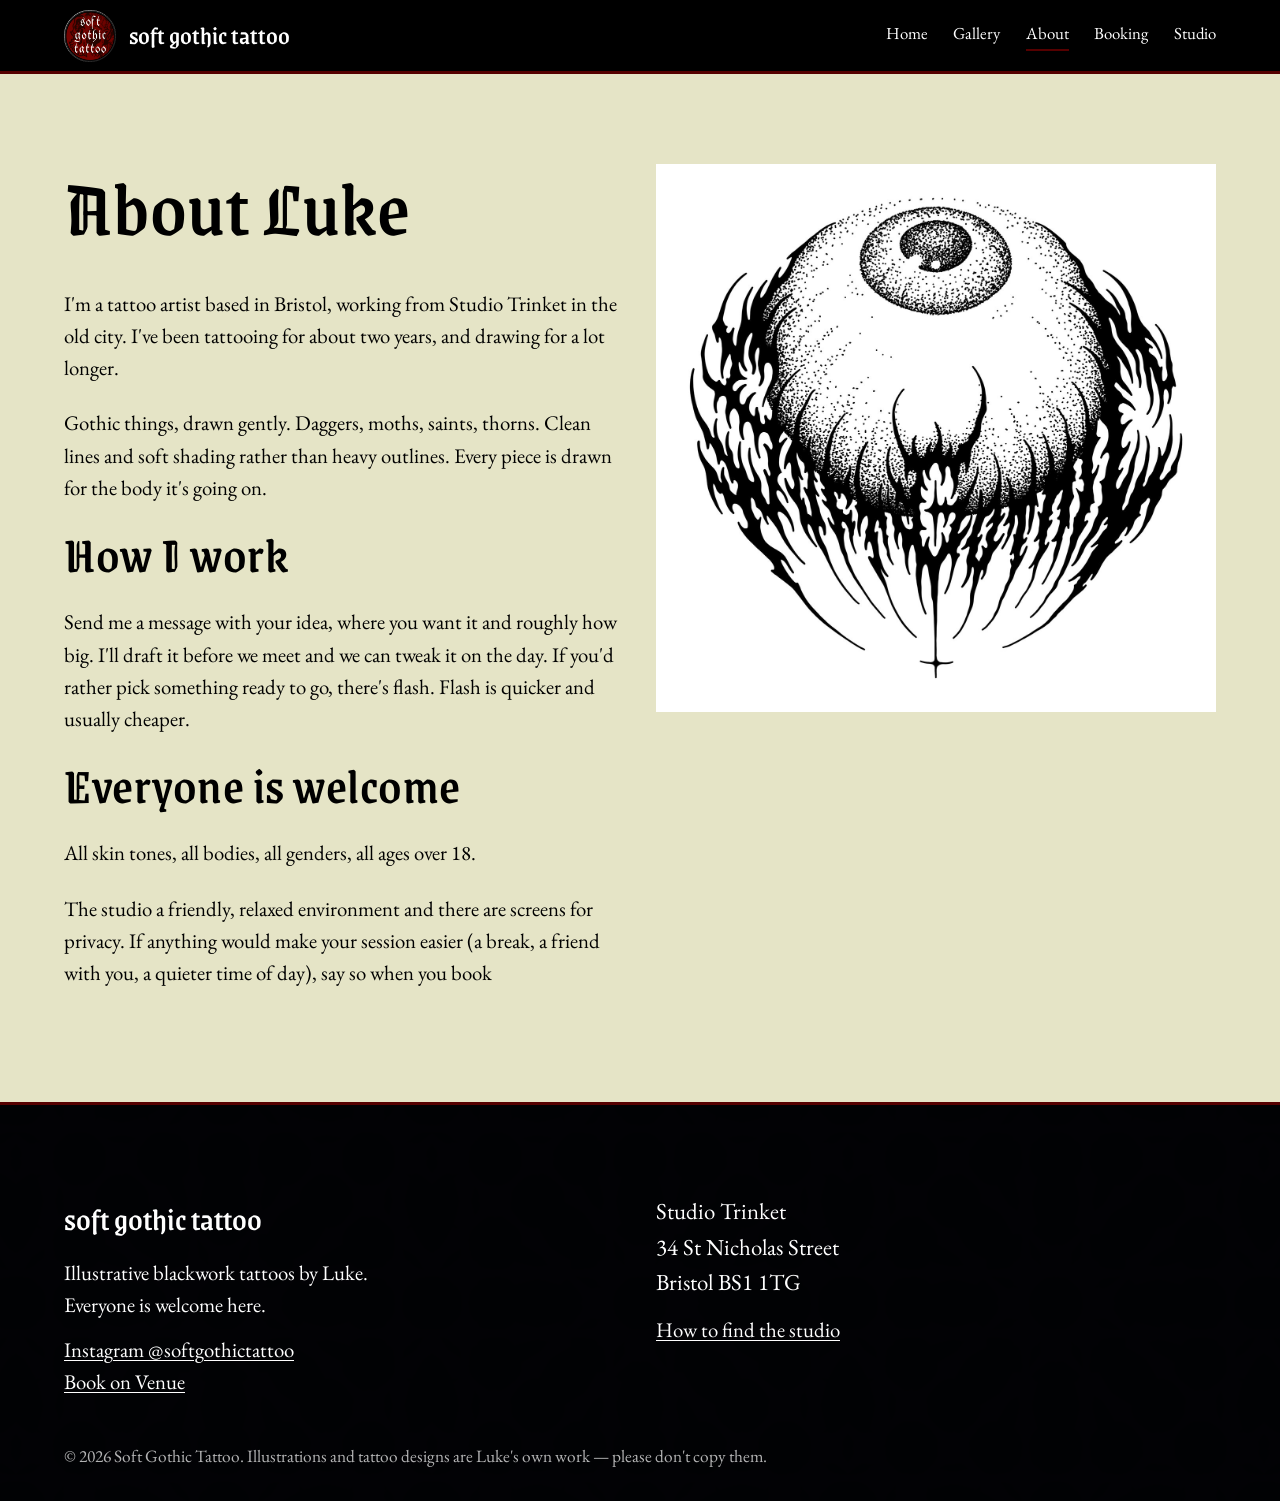
==== about/index.html @ 3d7e6b2a "Rename the portfolio to Gallery and move it to /gallery/ The page is now titled Gallery in the tab, " ====
<!DOCTYPE html>
<html lang="en-GB">
<head>
<meta charset="utf-8">
<meta name="viewport" content="width=device-width, initial-scale=1">
<title>About Luke | Soft Gothic Tattoo, Bristol</title>
<meta name="description" content="Luke is an illustrative blackwork tattoo artist in Bristol. Four years tattooing, an inclusive studio, and designs drawn for the body they're on.">
<link rel="canonical" href="https://softgothictattoo.co.uk/about/">
<meta property="og:type" content="website">
<meta property="og:title" content="About Luke | Soft Gothic Tattoo, Bristol">
<meta property="og:description" content="Luke is an illustrative blackwork tattoo artist in Bristol. Four years tattooing, an inclusive studio, and designs drawn for the body they're on.">
<meta property="og:url" content="https://softgothictattoo.co.uk/about/">
<meta property="og:image" content="https://softgothictattoo.co.uk/img/og.jpg">
<meta property="og:locale" content="en_GB">
<meta name="twitter:card" content="summary_large_image">
<link rel="icon" href="../img/favicon-32.png" sizes="32x32">
<link rel="icon" href="../img/icon-512.png" sizes="512x512">
<link rel="apple-touch-icon" href="../img/apple-touch-icon.png">
<meta name="theme-color" content="#560000">
<link rel="preload" href="../fonts/GrenzeGotisch-500.woff2" as="font" type="font/woff2" crossorigin>
<link rel="preload" href="../fonts/EBGaramond-400.woff2" as="font" type="font/woff2" crossorigin>
<link rel="stylesheet" href="../css/style.css">
<script type="application/ld+json">[{"@context": "https://schema.org", "@type": "Person", "name": "Luke", "alternateName": "Soft Gothic Tattoo", "jobTitle": "Tattoo artist", "description": "Illustrative blackwork tattoo artist in Bristol, working from Studio Trinket.", "url": "https://softgothictattoo.co.uk/", "image": "https://softgothictattoo.co.uk/img/og.jpg", "sameAs": ["https://www.instagram.com/softgothictattoo/", "https://venue.ink/@softgothictattoo/"], "knowsAbout": ["Illustrative blackwork tattoos", "Flash tattoos", "Custom tattoo design"], "worksFor": {"@type": "TattooParlor", "name": "Studio Trinket", "sameAs": "https://www.instagram.com/studiotrinket/", "address": {"@type": "PostalAddress", "streetAddress": "34 St Nicholas Street", "addressLocality": "Bristol", "postalCode": "BS1 1TG", "addressCountry": "GB"}}, "workLocation": {"@type": "Place", "name": "Studio Trinket", "address": {"@type": "PostalAddress", "streetAddress": "34 St Nicholas Street", "addressLocality": "Bristol", "postalCode": "BS1 1TG", "addressCountry": "GB"}}}]</script>
</head>
<body>
<header class="site-header">
  <div class="wrap">
    <a class="brand" href="../"><img src="../img/logo.png" alt="" width="52" height="52"><span>soft gothic tattoo</span></a>
    <nav class="site-nav" aria-label="Main"><ul><li><a href="../">Home</a></li><li><a href="../gallery/">Gallery</a></li><li><a href="../about/" aria-current="page">About</a></li><li><a href="../booking/">Booking</a></li><li><a href="../studio/">Studio</a></li></ul></nav>
  </div>
</header>
<main>

<section class="section">
  <div class="wrap cols">
    <div>
      <h1>About Luke</h1>
      <p>I'm a tattoo artist based in Bristol, working from Studio Trinket in the old city. I've been tattooing for about two years, and drawing for a lot longer.</p>
      <p>Gothic things, drawn gently. Daggers, moths, saints, thorns. Clean lines and soft shading rather than heavy outlines. Every piece is drawn for the body it's going on.</p>
      <h2>How I work</h2>
      <p>Send me a message with your idea, where you want it and roughly how big. I'll draft it before we meet and we can tweak it on the day. If you'd rather pick something ready to go, there's flash. Flash is quicker and usually cheaper.</p>
      <h2>Everyone is welcome</h2>
      <p>All skin tones, all bodies, all genders, all ages over 18.</p>
      <p>The studio a friendly, relaxed environment and there are screens for privacy. If anything would make your session easier (a break, a friend with you, a quieter time of day), say so when you book</p>
    </div>
    <div>
      <img src="../img/eye-flash.jpg" alt="Flash design of an eye surrounded by flames, drawn by Luke" width="1400" height="1400" loading="lazy" style="background:#fff;border:4px solid #fff">
    </div>
  </div>
</section>

</main>
<footer class="site-footer">
  <div class="wrap">
    <div class="cols">
      <div>
        <div class="footer-brand">soft gothic tattoo</div>
        <p>Illustrative blackwork tattoos by Luke.<br>Everyone is welcome here.</p>
        <p><a href="https://www.instagram.com/softgothictattoo/" rel="me">Instagram @softgothictattoo</a><br><a href="https://venue.ink/@softgothictattoo/">Book on Venue</a></p>
      </div>
      <div>
        <address class="address">Studio Trinket<br>34 St Nicholas Street<br>Bristol BS1 1TG</address>
        <p><a href="../studio/">How to find the studio</a></p>
      </div>
    </div>
    <small>&copy; 2026 Soft Gothic Tattoo. Illustrations and tattoo designs are Luke's own work — please don't copy them.</small>
  </div>
</footer>
</body>
</html>
---- css/style.css ----
/* Soft Gothic Tattoo — style.css
   Tokens sampled from Luke's business card and Instagram assets. */

@font-face {
  font-family: "Grenze Gotisch";
  src: url("../fonts/GrenzeGotisch-500.woff2") format("woff2");
  font-weight: 500; font-style: normal; font-display: swap;
}
@font-face {
  font-family: "EB Garamond";
  src: url("../fonts/EBGaramond-400.woff2") format("woff2");
  font-weight: 400; font-style: normal; font-display: swap;
}
@font-face {
  font-family: "EB Garamond";
  src: url("../fonts/EBGaramond-400i.woff2") format("woff2");
  font-weight: 400; font-style: italic; font-display: swap;
}
@font-face {
  font-family: "EB Garamond";
  src: url("../fonts/EBGaramond-600.woff2") format("woff2");
  font-weight: 600; font-style: normal; font-display: swap;
}

:root {
  --ink: #000000;
  --parchment: #e5e4c6;
  --parchment-dark: #dad9bd;
  --parchment-deep: #c9c8aa;
  --oxblood: #560000;
  --bone: #ffffff;

  --display: "Grenze Gotisch", "UnifrakturCook", serif;
  --body: "EB Garamond", Garamond, Georgia, serif;

  --measure: 62ch;
  --gutter: clamp(1.25rem, 4vw, 3rem);
  --space: clamp(2.5rem, 7vw, 6rem);
}

*, *::before, *::after { box-sizing: border-box; }

html { background: var(--parchment); scroll-behavior: smooth; }
@media (prefers-reduced-motion: reduce) { html { scroll-behavior: auto; } }

body {
  margin: 0;
  color: var(--ink);
  font-family: var(--body);
  font-size: clamp(1.125rem, 1rem + 0.4vw, 1.3rem);
  line-height: 1.55;
  -webkit-font-smoothing: antialiased;
}

img { max-width: 100%; height: auto; display: block; }

a { color: var(--oxblood); text-decoration-thickness: 1px; text-underline-offset: 0.15em; }
a:hover { color: var(--ink); }
:focus-visible { outline: 3px solid var(--oxblood); outline-offset: 3px; }

h1, h2, h3 {
  font-family: var(--display);
  font-weight: 500;
  line-height: 1.05;
  letter-spacing: 0.01em;
  margin: 0 0 0.5em;
}
h1 { font-size: clamp(2.6rem, 2rem + 4vw, 5rem); }
h2 { font-size: clamp(2rem, 1.5rem + 2.2vw, 3.2rem); }
h3 { font-size: clamp(1.5rem, 1.2rem + 1vw, 2rem); }
p  { margin: 0 0 1.1em; max-width: var(--measure); }
ul, ol { max-width: var(--measure); padding-left: 1.2em; }
li { margin-bottom: 0.35em; }
strong { font-weight: 600; }

.wrap { width: min(100% - 2 * var(--gutter), 72rem); margin-inline: auto; }

/* ---------- Header ---------- */
.site-header {
  background: var(--ink);
  color: var(--bone);
  border-bottom: 3px solid var(--oxblood);
}
.site-header .wrap {
  display: flex; align-items: center; justify-content: space-between;
  gap: 1rem; padding: 0.6rem 0;
}
.brand { display: flex; align-items: center; gap: 0.8rem; color: var(--bone); text-decoration: none; }
.brand img { width: 52px; height: 52px; }
.brand span { font-family: var(--display); font-size: 1.6rem; line-height: 1; }
.site-nav ul { list-style: none; margin: 0; padding: 0; display: flex; gap: clamp(0.8rem, 2vw, 1.6rem); flex-wrap: wrap; justify-content: flex-end; }
.site-nav a { color: var(--bone); text-decoration: none; font-size: 1.05rem; padding: 0.3em 0; border-bottom: 2px solid transparent; }
.site-nav a:hover, .site-nav a[aria-current="page"] { border-bottom-color: var(--oxblood); color: var(--bone); }
@media (max-width: 40rem) {
  .site-header .wrap { flex-direction: column; align-items: flex-start; }
  .site-nav ul { justify-content: flex-start; }
}

/* ---------- Hero ---------- */
.hero {
  position: relative; isolation: isolate;
  background: var(--ink) url("../img/texture.jpg") center / cover;
  color: var(--bone);
  padding: var(--space) 0;
}
.hero::before { content: ""; position: absolute; inset: 0; z-index: -1;
  background: linear-gradient(90deg, rgba(0,0,0,.55), rgba(0,0,0,.25)); }
.hero .wrap { display: grid; grid-template-columns: 1fr; gap: 2rem; align-items: center; }
@media (min-width: 52rem) { .hero .wrap { grid-template-columns: 1.1fr 0.9fr; } }
.hero h1 { color: var(--bone); margin-bottom: 0.3em; }
.hero p { font-size: 1.15em; color: var(--bone); }
.hero a { color: var(--bone); }
.hero-art { justify-self: center; max-width: 30rem; }
.hero-art img { background: var(--bone); border: 4px solid var(--bone); }

/* ---------- Sections ---------- */
.section { padding: var(--space) 0; }
.section-alt { background: var(--parchment-dark); }
/* The blade is a thin line in a box ~101px tall: the crossguard spikes are
   part of the artwork, so the canvas cannot be cropped, but the space they
   sit in is nearly empty. The negative margin reclaims that dead space, which
   padding alone cannot reach. It scales with the viewport because the dead
   space scales with the image: a fixed value large enough to help on desktop
   is larger than the whole empty area on a phone, and pulls the spike tips up
   into the dark hero where they vanish. */
.rule { display: flex; justify-content: center; align-items: center; gap: 0; padding: 0 var(--gutter); margin: clamp(-1.5rem, -2vw, -0.5rem) 0; }
/* A dagger is already a visual break, so a section butting onto one does not
   need its full rhythm spacing as well: the two together read as a hole. */
.rule + .section { padding-top: calc(var(--space) * 0.3); }
.section:has(+ .rule) { padding-bottom: calc(var(--space) * 0.3); }

/* The negative margin above closes the gap on both sides of a dagger. The two
   outer edges want air instead: the top dagger should sit clear of the hero,
   and the lower one should give the section beneath it room to start. Dropping
   the pull on just those edges restores the image's own spacing there. */
.hero + .rule { margin-top: calc(var(--space) * 0.25); }
.section + .rule { margin-bottom: calc(var(--space) * 0.15); }
/* A trailing button row carries its own bottom margin, which would stack
   on that padding and reopen the gap the line above just closed. */
.section:has(+ .rule) .btn-row:last-child { margin-bottom: 0; }
.rule img { width: min(44%, 22rem); filter: invert(1); opacity: 0.8; }
.rule img + img { transform: scaleX(-1); }
.hero .rule img, .site-footer .rule img { filter: none; }

/* cross as list marker and small ornament */
.cross-list { list-style: none; padding-left: 0; }
.cross-list li { position: relative; padding-left: 1.6em; }
.cross-list li::before {
  content: ""; position: absolute; left: 0; top: 0.42em; width: 0.9em; height: 0.9em;
  background: var(--ink); -webkit-mask: url("../img/cross.png") center / contain no-repeat; mask: url("../img/cross.png") center / contain no-repeat;
}

.btn {
  display: inline-block; font-family: var(--body); font-weight: 600; font-size: 1.05em;
  background: var(--oxblood); color: var(--bone); text-decoration: none;
  padding: 0.7em 1.4em; border: 2px solid var(--oxblood);
}
.btn:hover { background: var(--ink); border-color: var(--ink); color: var(--bone); }
.btn-outline { background: transparent; color: var(--ink); border-color: var(--ink); }
.btn-outline:hover { background: var(--ink); color: var(--bone); }
.hero .btn-outline { color: var(--bone); border-color: var(--bone); }
.btn-row { display: flex; gap: 0.8rem; flex-wrap: wrap; margin: 1.5rem 0 2.5rem; }

/* ---------- Portfolio grid ---------- */
.grid { display: grid; gap: 0.9rem; grid-template-columns: repeat(2, 1fr); }
@media (min-width: 52rem) { .grid { grid-template-columns: repeat(3, 1fr); gap: 1.2rem; } }
.grid figure { margin: 0; background: var(--parchment-dark); overflow: hidden; }
.grid img { width: 100%; aspect-ratio: 4 / 5; object-fit: cover; }

/* Slight zoom on hover. overflow:hidden above keeps the growth inside the
   tile instead of spilling over its neighbours. Guarded by hover:hover so a
   touch screen does not leave a photo stuck mid-zoom after a tap. */
@media (hover: hover) {
  .grid img { transition: transform 0.4s ease; }
  .grid figure:hover img { transform: scale(1.15); }
}
@media (prefers-reduced-motion: reduce) {
  .grid img { transition: none; }
  .grid figure:hover img { transform: none; }
}
.grid figcaption { font-size: 0.95rem; padding: 0.5rem 0.2rem 0.8rem; color: #333; }

/* ---------- Two-column info ---------- */
.cols { display: grid; gap: 2rem; grid-template-columns: 1fr; }
@media (min-width: 52rem) { .cols { grid-template-columns: 1fr 1fr; } }

.map { aspect-ratio: 4 / 3; width: 100%; border: 0; filter: grayscale(1) contrast(1.1); }
.address { font-style: normal; font-size: 1.1em; }
.studio-mark { width: min(100%, 16rem); margin: 1rem 0; mix-blend-mode: multiply; }

/* ---------- Footer ---------- */
.site-footer {
  position: relative; isolation: isolate;
  background: var(--ink);
  color: var(--bone);
  padding: var(--space) 0 2rem;
  border-top: 3px solid var(--oxblood);
}
.site-footer::before { content: ""; position: absolute; inset: 0; z-index: -1; opacity: 0.07;
  background: url("../img/pattern.png") center / 26rem; filter: invert(1); }
.site-footer a { color: var(--bone); }
.site-footer .cols { align-items: start; }
.site-footer p, .site-footer address { margin-bottom: 0.6em; }
.site-footer small { display: block; margin-top: 2rem; opacity: 0.7; }
.footer-brand { font-family: var(--display); font-size: 2rem; margin-bottom: 0.4em; }

.visually-hidden { position: absolute; width: 1px; height: 1px; overflow: hidden; clip: rect(0 0 0 0); white-space: nowrap; }
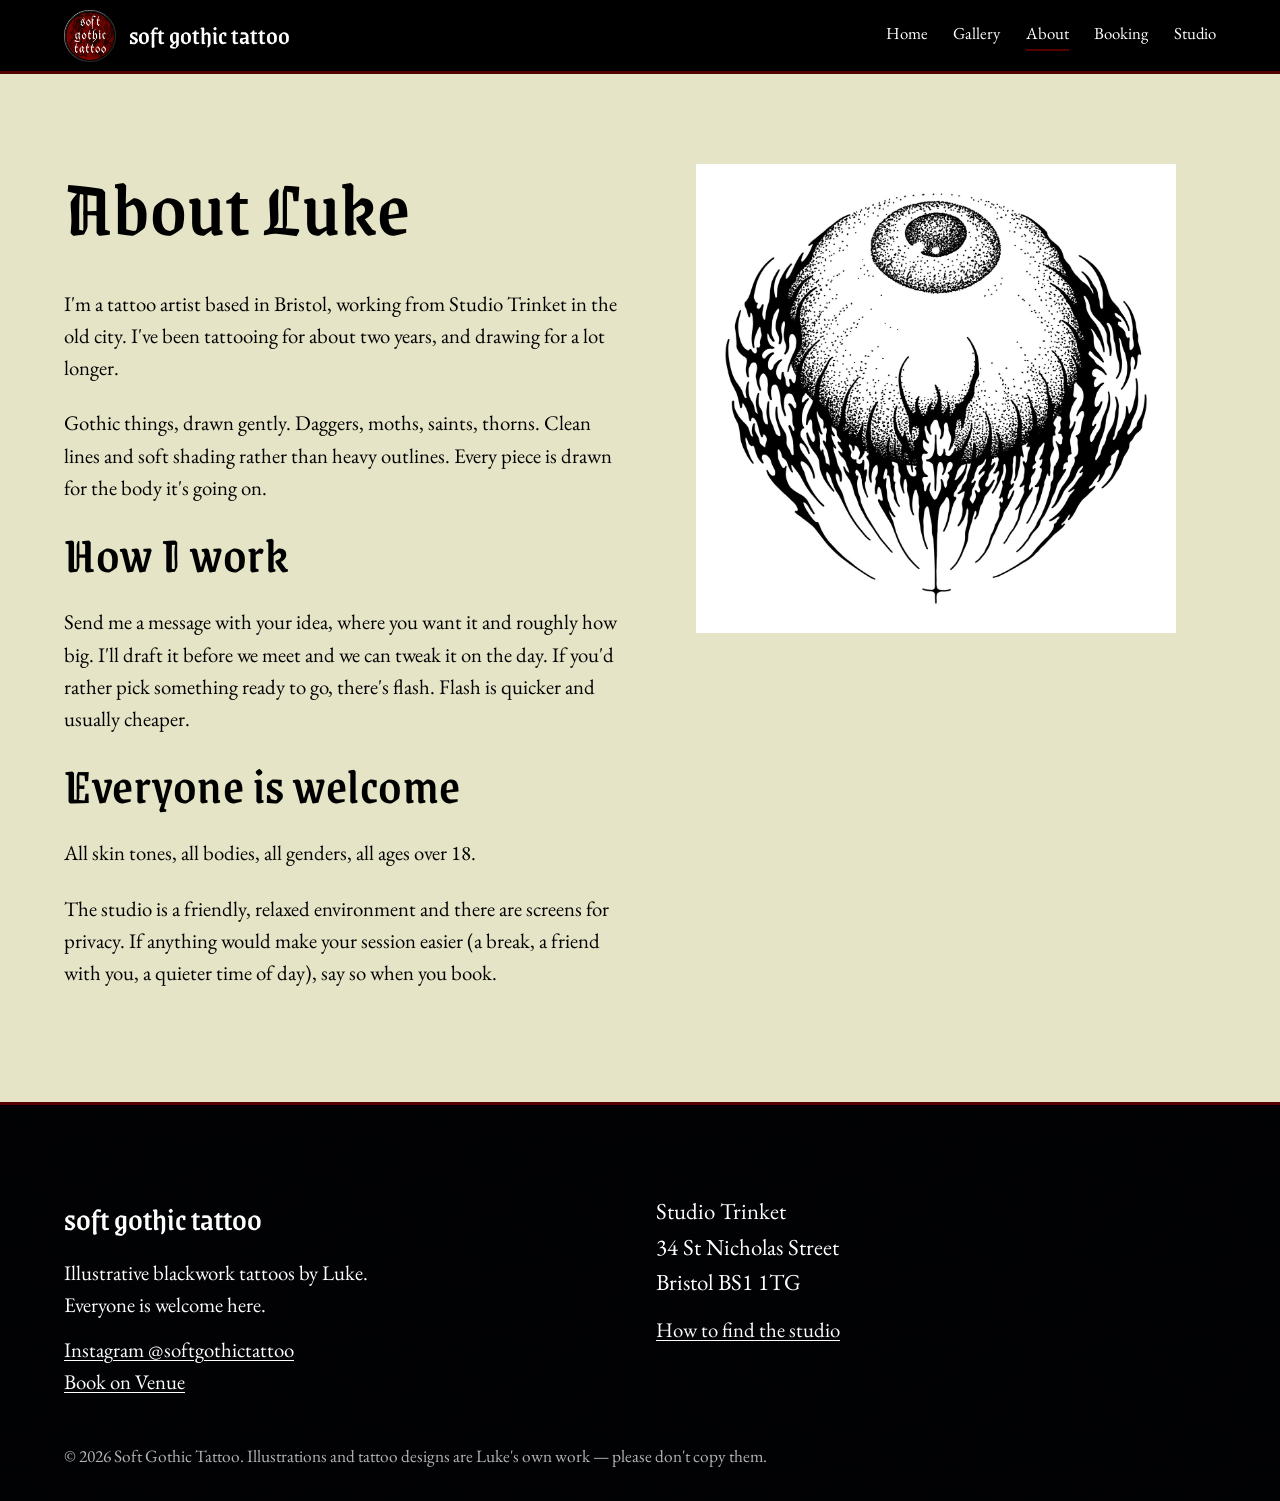
==== commit c599633a: "Fix three mechanical faults on the About page "The studio a friendly, relaxed environment" was missi" ====
--- a/about/index.html
+++ b/about/index.html
@@ -41,10 +41,10 @@
       <p>Send me a message with your idea, where you want it and roughly how big. I'll draft it before we meet and we can tweak it on the day. If you'd rather pick something ready to go, there's flash. Flash is quicker and usually cheaper.</p>
       <h2>Everyone is welcome</h2>
       <p>All skin tones, all bodies, all genders, all ages over 18.</p>
-      <p>The studio a friendly, relaxed environment and there are screens for privacy. If anything would make your session easier (a break, a friend with you, a quieter time of day), say so when you book</p>
+      <p>The studio is a friendly, relaxed environment and there are screens for privacy. If anything would make your session easier (a break, a friend with you, a quieter time of day), say so when you book.</p>
     </div>
-    <div>
-      <img src="../img/eye-flash.jpg" alt="Flash design of an eye surrounded by flames, drawn by Luke" width="1400" height="1400" loading="lazy" style="background:#fff;border:4px solid #fff">
+    <div class="hero-art">
+      <img src="../img/eye-flash.jpg" alt="Flash design of an eye surrounded by flames, drawn by Luke" width="1400" height="1400" loading="lazy">
     </div>
   </div>
 </section>
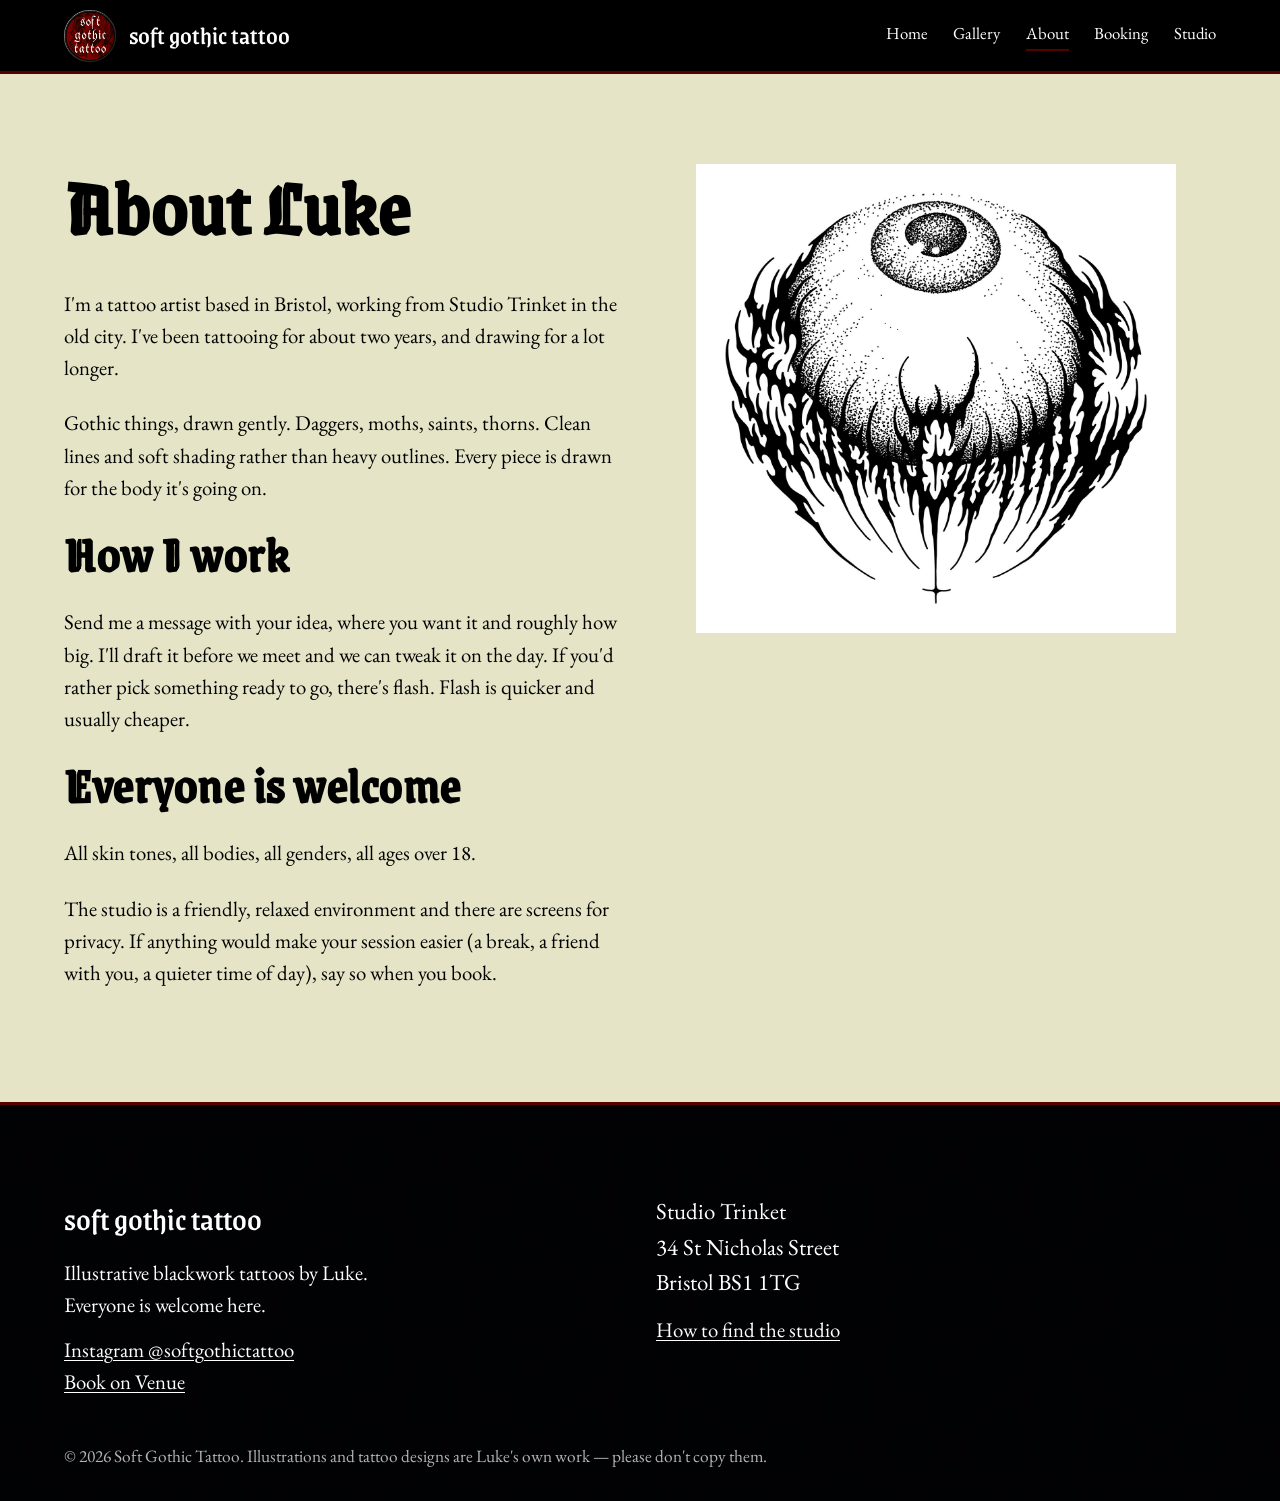
==== commit 7fa91826: "Set the display face to Fraktur Headings, the header brand and the footer brand move from Grenze Got" ====
--- a/about/index.html
+++ b/about/index.html
@@ -17,7 +17,7 @@
 <link rel="icon" href="../img/icon-512.png" sizes="512x512">
 <link rel="apple-touch-icon" href="../img/apple-touch-icon.png">
 <meta name="theme-color" content="#560000">
-<link rel="preload" href="../fonts/GrenzeGotisch-500.woff2" as="font" type="font/woff2" crossorigin>
+<link rel="preload" href="../fonts/UnifrakturCook-700.woff2" as="font" type="font/woff2" crossorigin>
 <link rel="preload" href="../fonts/EBGaramond-400.woff2" as="font" type="font/woff2" crossorigin>
 <link rel="stylesheet" href="../css/style.css">
 <script type="application/ld+json">[{"@context": "https://schema.org", "@type": "Person", "name": "Luke", "alternateName": "Soft Gothic Tattoo", "jobTitle": "Tattoo artist", "description": "Illustrative blackwork tattoo artist in Bristol, working from Studio Trinket.", "url": "https://softgothictattoo.co.uk/", "image": "https://softgothictattoo.co.uk/img/og.jpg", "sameAs": ["https://www.instagram.com/softgothictattoo/", "https://venue.ink/@softgothictattoo/"], "knowsAbout": ["Illustrative blackwork tattoos", "Flash tattoos", "Custom tattoo design"], "worksFor": {"@type": "TattooParlor", "name": "Studio Trinket", "sameAs": "https://www.instagram.com/studiotrinket/", "address": {"@type": "PostalAddress", "streetAddress": "34 St Nicholas Street", "addressLocality": "Bristol", "postalCode": "BS1 1TG", "addressCountry": "GB"}}, "workLocation": {"@type": "Place", "name": "Studio Trinket", "address": {"@type": "PostalAddress", "streetAddress": "34 St Nicholas Street", "addressLocality": "Bristol", "postalCode": "BS1 1TG", "addressCountry": "GB"}}}]</script>
--- a/css/style.css
+++ b/css/style.css
@@ -2,6 +2,14 @@
    Tokens sampled from Luke's business card and Instagram assets. */
 
 @font-face {
+  font-family: "UnifrakturCook";
+  src: url("../fonts/UnifrakturCook-700.woff2") format("woff2");
+  font-weight: 700; font-style: normal; font-display: swap;
+}
+@font-face {
+  /* Fallback for --display. Kept declared so the fallback in the token is
+     real: if the Fraktur file ever fails to load, headings land here rather
+     than on a generic serif. */
   font-family: "Grenze Gotisch";
   src: url("../fonts/GrenzeGotisch-500.woff2") format("woff2");
   font-weight: 500; font-style: normal; font-display: swap;
@@ -30,7 +38,7 @@
   --oxblood: #560000;
   --bone: #ffffff;
 
-  --display: "Grenze Gotisch", "UnifrakturCook", serif;
+  --display: "UnifrakturCook", "Grenze Gotisch", serif;
   --body: "EB Garamond", Garamond, Georgia, serif;
 
   --measure: 62ch;
@@ -60,7 +68,7 @@
 
 h1, h2, h3 {
   font-family: var(--display);
-  font-weight: 500;
+  font-weight: 700;
   line-height: 1.05;
   letter-spacing: 0.01em;
   margin: 0 0 0.5em;
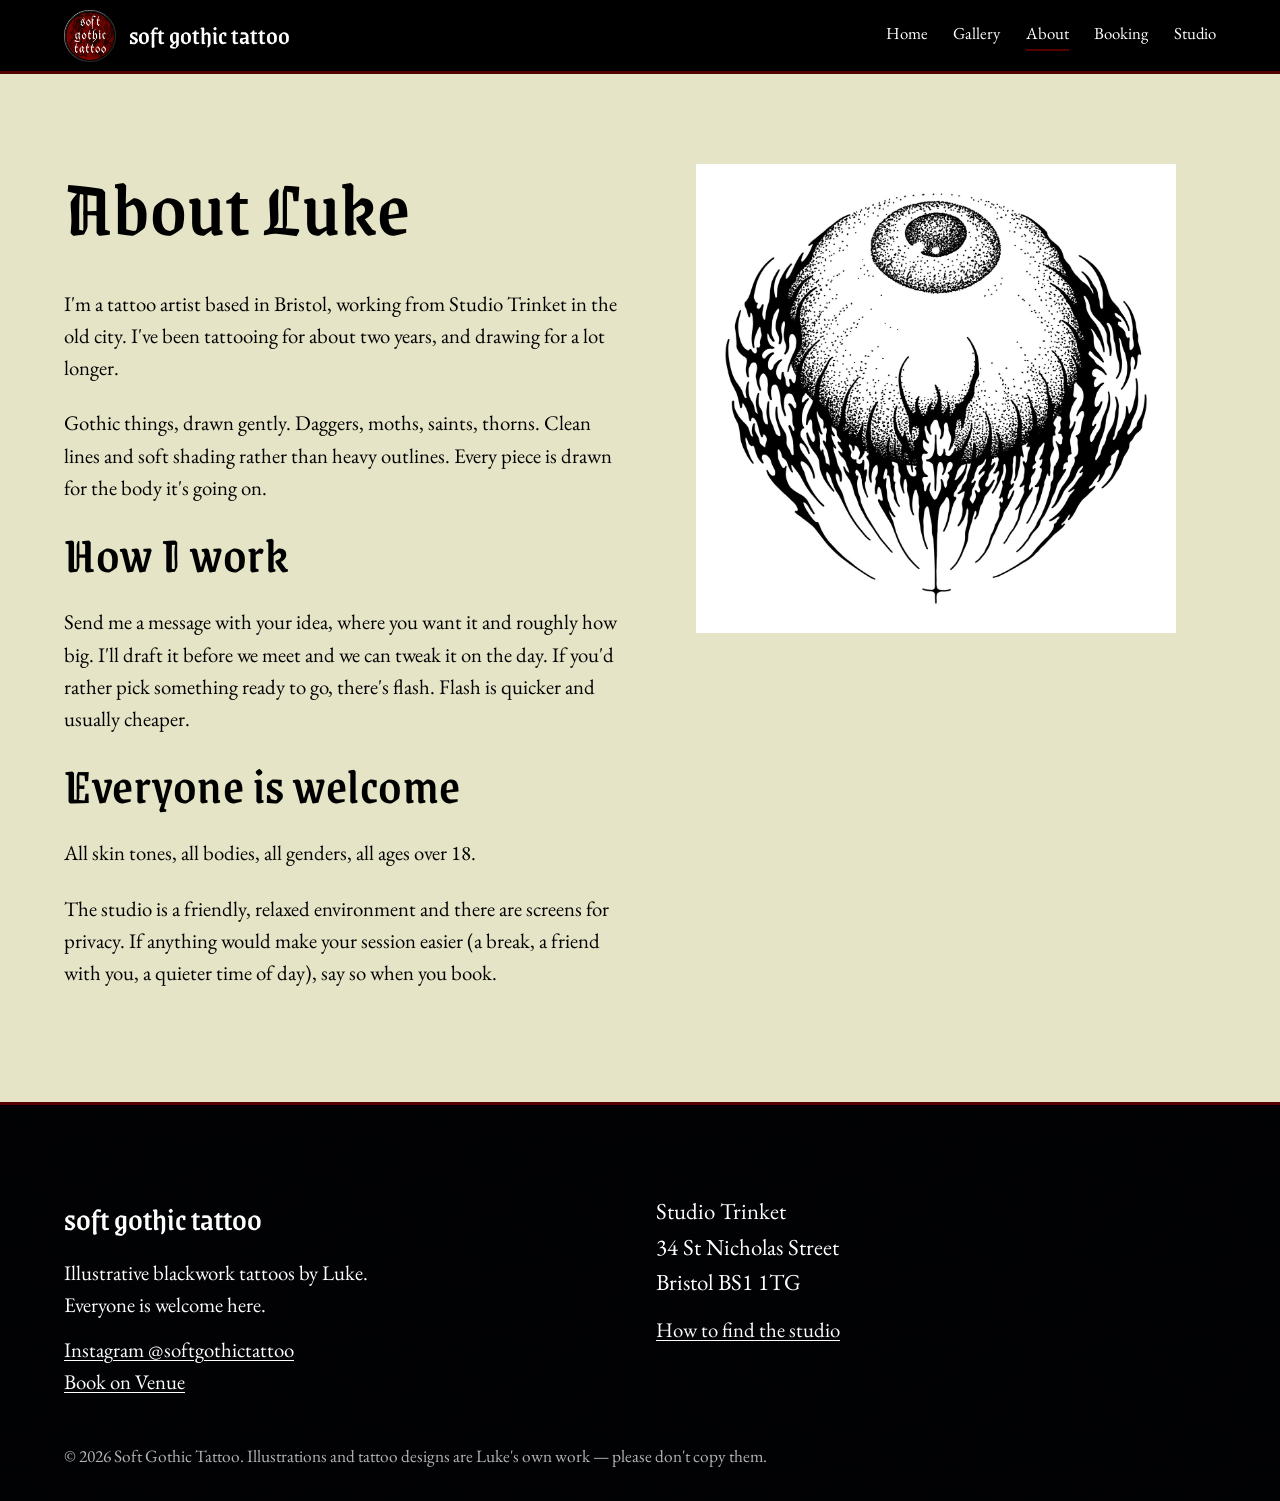
==== commit 94b318d9: "Revert "Set the display face to Fraktur" This reverts commit 7fa9182.  Fraktur is not legible enough" ====
--- a/about/index.html
+++ b/about/index.html
@@ -17,7 +17,7 @@
 <link rel="icon" href="../img/icon-512.png" sizes="512x512">
 <link rel="apple-touch-icon" href="../img/apple-touch-icon.png">
 <meta name="theme-color" content="#560000">
-<link rel="preload" href="../fonts/UnifrakturCook-700.woff2" as="font" type="font/woff2" crossorigin>
+<link rel="preload" href="../fonts/GrenzeGotisch-500.woff2" as="font" type="font/woff2" crossorigin>
 <link rel="preload" href="../fonts/EBGaramond-400.woff2" as="font" type="font/woff2" crossorigin>
 <link rel="stylesheet" href="../css/style.css">
 <script type="application/ld+json">[{"@context": "https://schema.org", "@type": "Person", "name": "Luke", "alternateName": "Soft Gothic Tattoo", "jobTitle": "Tattoo artist", "description": "Illustrative blackwork tattoo artist in Bristol, working from Studio Trinket.", "url": "https://softgothictattoo.co.uk/", "image": "https://softgothictattoo.co.uk/img/og.jpg", "sameAs": ["https://www.instagram.com/softgothictattoo/", "https://venue.ink/@softgothictattoo/"], "knowsAbout": ["Illustrative blackwork tattoos", "Flash tattoos", "Custom tattoo design"], "worksFor": {"@type": "TattooParlor", "name": "Studio Trinket", "sameAs": "https://www.instagram.com/studiotrinket/", "address": {"@type": "PostalAddress", "streetAddress": "34 St Nicholas Street", "addressLocality": "Bristol", "postalCode": "BS1 1TG", "addressCountry": "GB"}}, "workLocation": {"@type": "Place", "name": "Studio Trinket", "address": {"@type": "PostalAddress", "streetAddress": "34 St Nicholas Street", "addressLocality": "Bristol", "postalCode": "BS1 1TG", "addressCountry": "GB"}}}]</script>
--- a/css/style.css
+++ b/css/style.css
@@ -2,14 +2,6 @@
    Tokens sampled from Luke's business card and Instagram assets. */
 
 @font-face {
-  font-family: "UnifrakturCook";
-  src: url("../fonts/UnifrakturCook-700.woff2") format("woff2");
-  font-weight: 700; font-style: normal; font-display: swap;
-}
-@font-face {
-  /* Fallback for --display. Kept declared so the fallback in the token is
-     real: if the Fraktur file ever fails to load, headings land here rather
-     than on a generic serif. */
   font-family: "Grenze Gotisch";
   src: url("../fonts/GrenzeGotisch-500.woff2") format("woff2");
   font-weight: 500; font-style: normal; font-display: swap;
@@ -38,7 +30,7 @@
   --oxblood: #560000;
   --bone: #ffffff;
 
-  --display: "UnifrakturCook", "Grenze Gotisch", serif;
+  --display: "Grenze Gotisch", "UnifrakturCook", serif;
   --body: "EB Garamond", Garamond, Georgia, serif;
 
   --measure: 62ch;
@@ -68,7 +60,7 @@
 
 h1, h2, h3 {
   font-family: var(--display);
-  font-weight: 700;
+  font-weight: 500;
   line-height: 1.05;
   letter-spacing: 0.01em;
   margin: 0 0 0.5em;
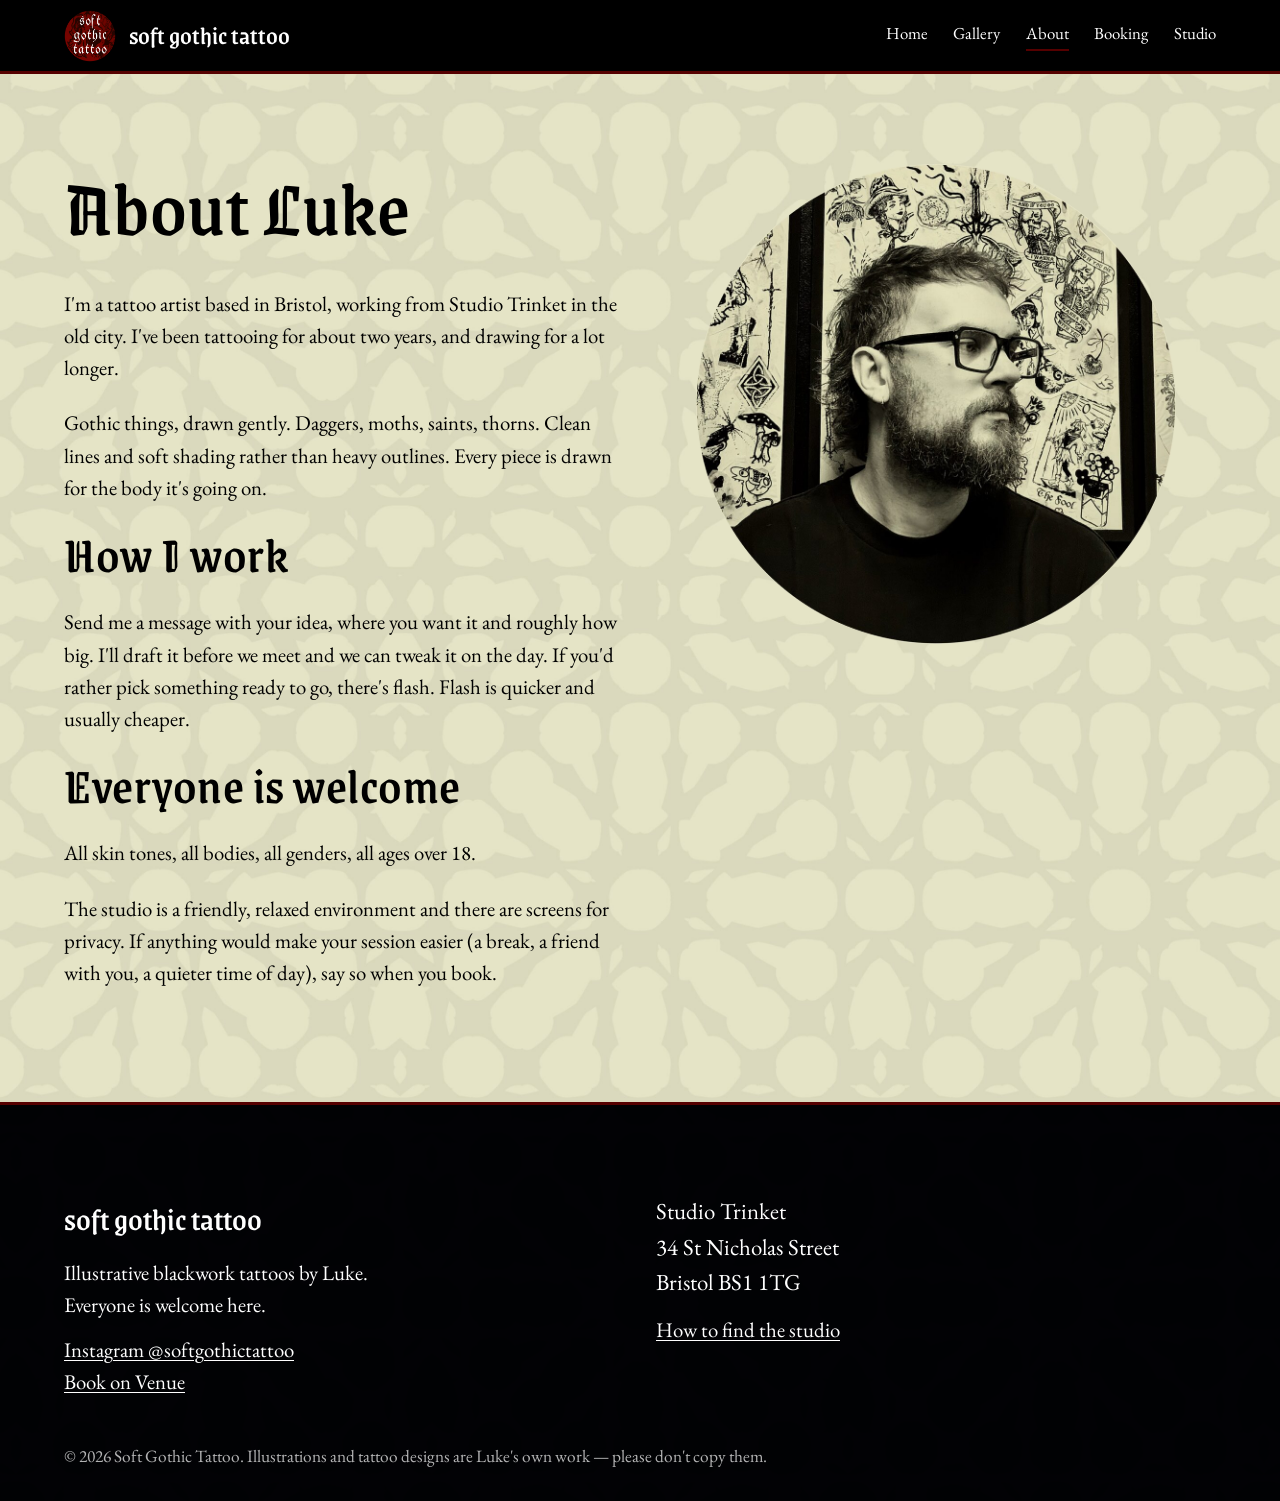
==== commit 6715717c: "New logo mark and a portrait on the About page The nav icon takes Luke's ringless mark, replacing im" ====
--- a/about/index.html
+++ b/about/index.html
@@ -43,8 +43,8 @@
       <p>All skin tones, all bodies, all genders, all ages over 18.</p>
       <p>The studio is a friendly, relaxed environment and there are screens for privacy. If anything would make your session easier (a break, a friend with you, a quieter time of day), say so when you book.</p>
     </div>
-    <div class="hero-art">
-      <img src="../img/eye-flash.jpg" alt="Flash design of an eye surrounded by flames, drawn by Luke" width="1400" height="1400" loading="lazy">
+    <div class="portrait">
+      <img src="../img/luke.jpg" alt="Luke, tattoo artist, in front of a wall of his flash designs at Studio Trinket" width="1000" height="1000" loading="lazy">
     </div>
   </div>
 </section>
--- a/css/style.css
+++ b/css/style.css
@@ -40,7 +40,10 @@
 
 *, *::before, *::after { box-sizing: border-box; }
 
-html { background: var(--parchment); scroll-behavior: smooth; }
+/* The parchment colour stays underneath: the tile is the same #e5e4c6 in its
+   light areas, so the page still reads correctly while the image loads, and
+   if it ever fails to load nothing shifts. */
+html { background: var(--parchment) url("../img/bg-pattern.jpg") top center / 30rem repeat; scroll-behavior: smooth; }
 @media (prefers-reduced-motion: reduce) { html { scroll-behavior: auto; } }
 
 body {
@@ -112,6 +115,11 @@
 .hero a { color: var(--bone); }
 .hero-art { justify-self: center; max-width: 30rem; }
 .hero-art img { background: var(--bone); border: 4px solid var(--bone); }
+/* The portrait is a circle drawn on a square with transparent corners, so the
+   crop is done here rather than baked into the file: that keeps it a small
+   flat JPEG and lets the browser antialias the edge. */
+.portrait { justify-self: center; max-width: 30rem; }
+.portrait img { width: 100%; height: auto; border-radius: 50%; }
 
 /* ---------- Sections ---------- */
 .section { padding: var(--space) 0; }
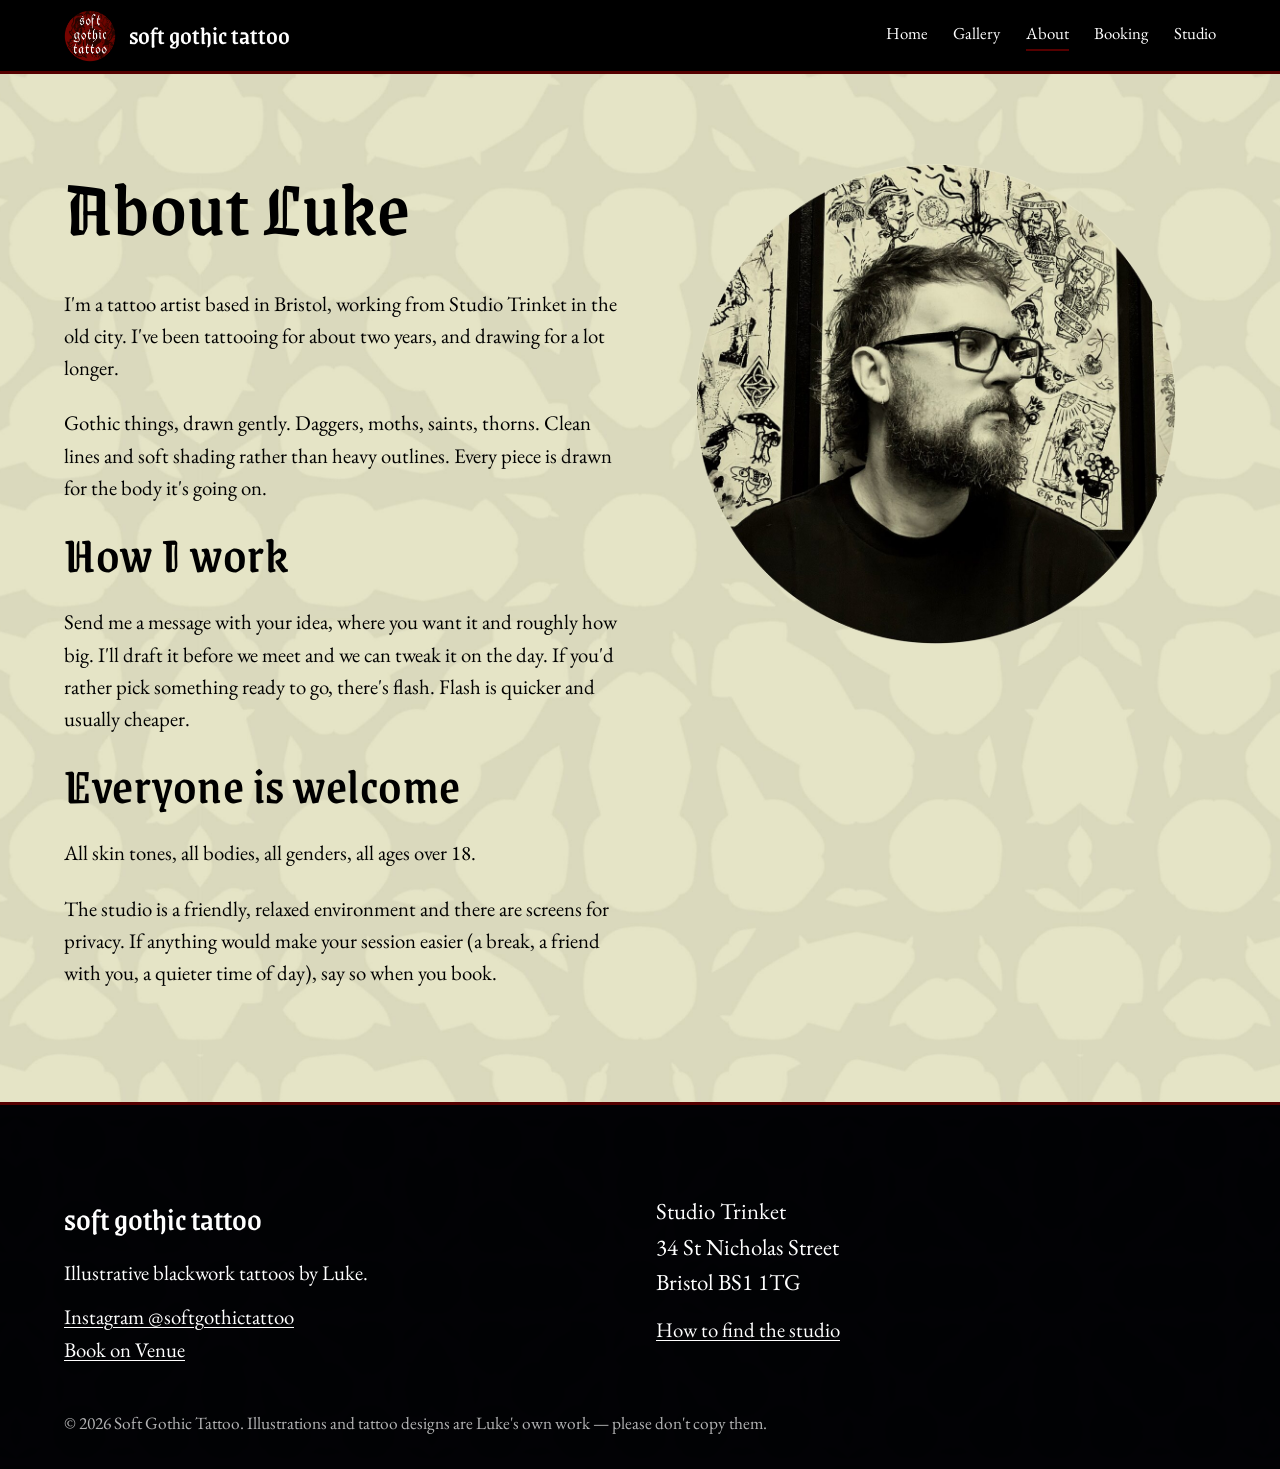
==== commit dc33984c: "Drop "Everyone is welcome here." from the footer Removed from all six footers, leaving "Illustrative" ====
--- a/about/index.html
+++ b/about/index.html
@@ -55,7 +55,7 @@
     <div class="cols">
       <div>
         <div class="footer-brand">soft gothic tattoo</div>
-        <p>Illustrative blackwork tattoos by Luke.<br>Everyone is welcome here.</p>
+        <p>Illustrative blackwork tattoos by Luke.</p>
         <p><a href="https://www.instagram.com/softgothictattoo/" rel="me">Instagram @softgothictattoo</a><br><a href="https://venue.ink/@softgothictattoo/">Book on Venue</a></p>
       </div>
       <div>
--- a/css/style.css
+++ b/css/style.css
@@ -42,8 +42,12 @@
 
 /* The parchment colour stays underneath: the tile is the same #e5e4c6 in its
    light areas, so the page still reads correctly while the image loads, and
-   if it ever fails to load nothing shifts. */
-html { background: var(--parchment) url("../img/bg-pattern.jpg") top center / 30rem repeat; scroll-behavior: smooth; }
+   if it ever fails to load nothing shifts.
+   26rem: the artwork is a kaleidoscope rather than a true
+   repeating wallpaper, so past roughly 24rem its mirror axes read as
+   irregular blobs with flattened bands between them rather than a pattern.
+   This is about as large as it goes while the geometry still resolves. */
+html { background: var(--parchment) url("../img/bg-pattern.jpg") top center / 55rem repeat; scroll-behavior: smooth; }
 @media (prefers-reduced-motion: reduce) { html { scroll-behavior: auto; } }
 
 body {
@@ -102,19 +106,29 @@
 /* ---------- Hero ---------- */
 .hero {
   position: relative; isolation: isolate;
-  background: var(--ink) url("../img/texture.jpg") center / cover;
+  /* Collage of 24 pieces from img/tattoos, desaturated and darkened.
+     --ink underneath keeps the band solid while it loads. White text sits
+     on this, so the darkening in the file and the ::before gradient below
+     work together; check contrast if either changes. */
+  background: var(--ink) url("../img/hero-collage.jpg") center / cover;
   color: var(--bone);
   padding: var(--space) 0;
 }
 .hero::before { content: ""; position: absolute; inset: 0; z-index: -1;
-  background: linear-gradient(90deg, rgba(0,0,0,.55), rgba(0,0,0,.25)); }
+  background: linear-gradient(90deg, rgba(0,0,0,.6), rgba(0,0,0,.4)); }
+/* The gradient is horizontal, so on a wide screen the text sits in its dark
+   end and the light end falls under the artwork. On a phone the text spans
+   the full width and reaches the light end, which is why the light stop is
+   .4 and not lower: at .25 the heading measured 4.2:1 there, under AA. */
 .hero .wrap { display: grid; grid-template-columns: 1fr; gap: 2rem; align-items: center; }
 @media (min-width: 52rem) { .hero .wrap { grid-template-columns: 1.1fr 0.9fr; } }
 .hero h1 { color: var(--bone); margin-bottom: 0.3em; }
 .hero p { font-size: 1.15em; color: var(--bone); }
 .hero a { color: var(--bone); }
 .hero-art { justify-self: center; max-width: 30rem; }
-.hero-art img { background: var(--bone); border: 4px solid var(--bone); }
+/* The artwork is now cream ink on transparency, drawn to sit straight on
+   the dark hero. The white mount it used to need would box it in. */
+.hero-art img { background: none; border: 0; }
 /* The portrait is a circle drawn on a square with transparent corners, so the
    crop is done here rather than baked into the file: that keeps it a small
    flat JPEG and lets the browser antialias the edge. */
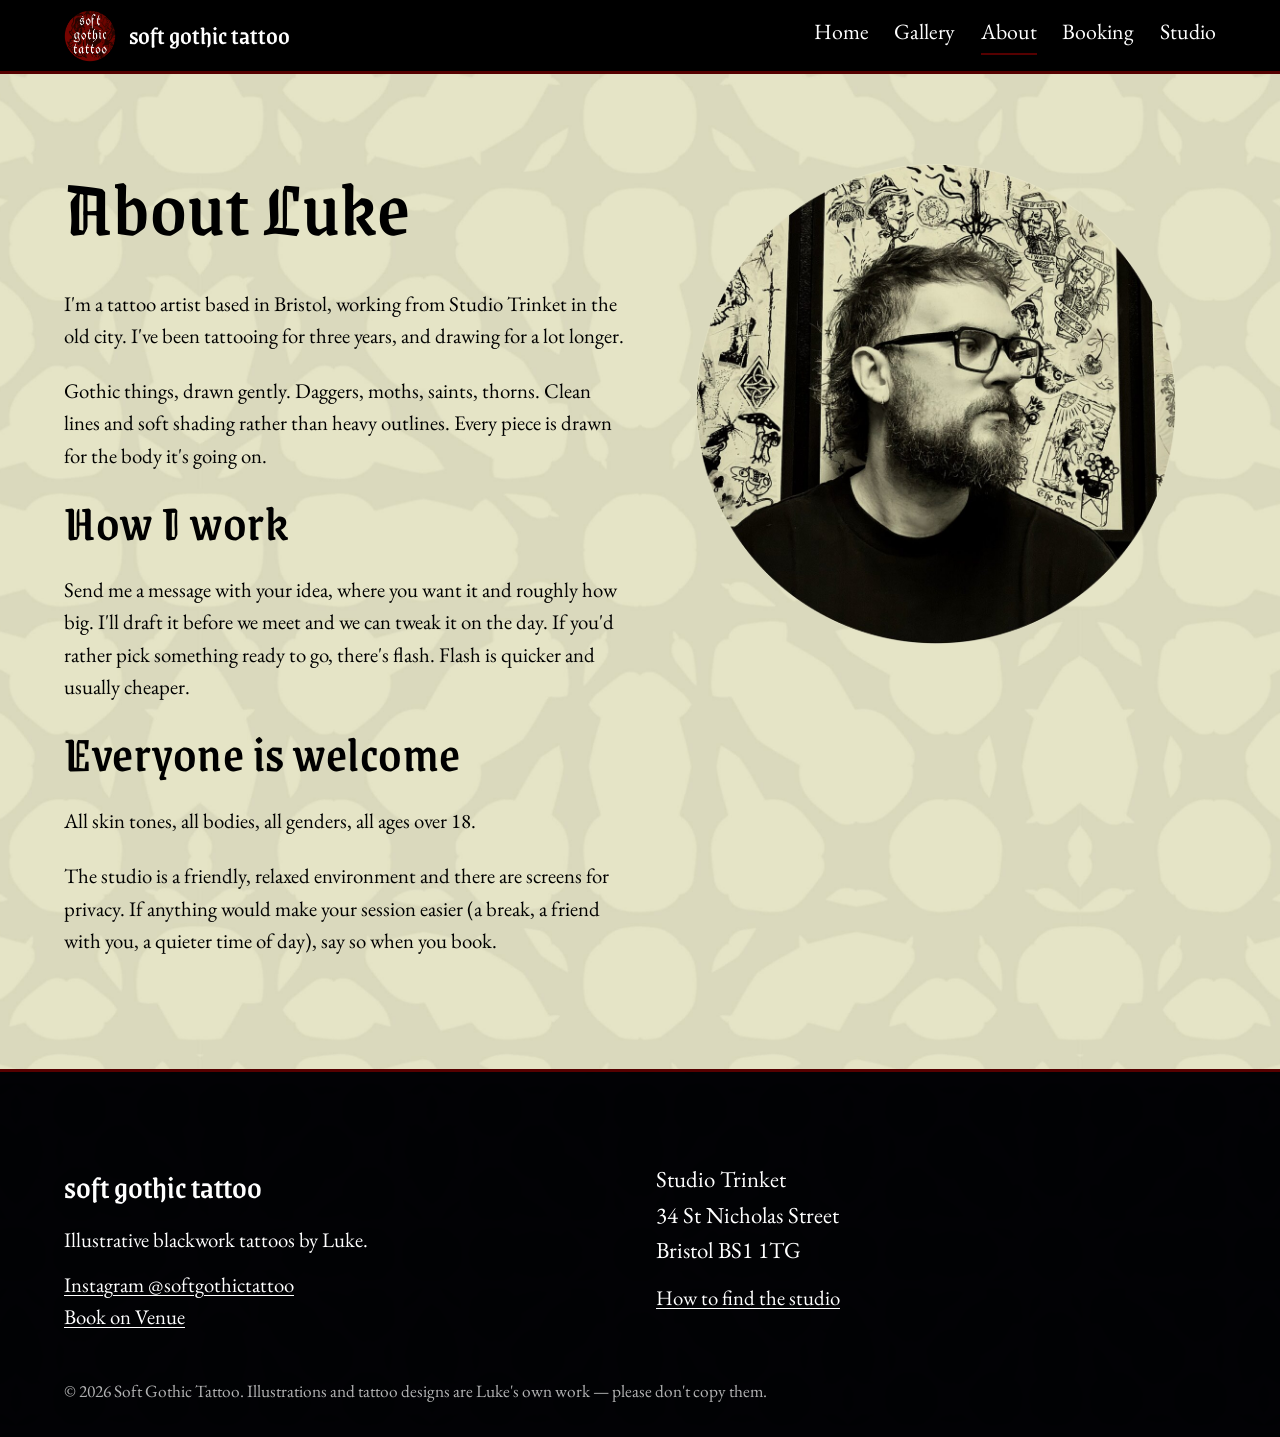
==== commit 2ec0e578: "Say three years tattooing, consistently The About page body said "about two years" while its meta de" ====
--- a/about/index.html
+++ b/about/index.html
@@ -4,11 +4,11 @@
 <meta charset="utf-8">
 <meta name="viewport" content="width=device-width, initial-scale=1">
 <title>About Luke | Soft Gothic Tattoo, Bristol</title>
-<meta name="description" content="Luke is an illustrative blackwork tattoo artist in Bristol. Four years tattooing, an inclusive studio, and designs drawn for the body they're on.">
+<meta name="description" content="Luke is an illustrative blackwork tattoo artist in Bristol. Three years tattooing, an inclusive studio, and designs drawn for the body they're on.">
 <link rel="canonical" href="https://softgothictattoo.co.uk/about/">
 <meta property="og:type" content="website">
 <meta property="og:title" content="About Luke | Soft Gothic Tattoo, Bristol">
-<meta property="og:description" content="Luke is an illustrative blackwork tattoo artist in Bristol. Four years tattooing, an inclusive studio, and designs drawn for the body they're on.">
+<meta property="og:description" content="Luke is an illustrative blackwork tattoo artist in Bristol. Three years tattooing, an inclusive studio, and designs drawn for the body they're on.">
 <meta property="og:url" content="https://softgothictattoo.co.uk/about/">
 <meta property="og:image" content="https://softgothictattoo.co.uk/img/og.jpg">
 <meta property="og:locale" content="en_GB">
@@ -35,7 +35,7 @@
   <div class="wrap cols">
     <div>
       <h1>About Luke</h1>
-      <p>I'm a tattoo artist based in Bristol, working from Studio Trinket in the old city. I've been tattooing for about two years, and drawing for a lot longer.</p>
+      <p>I'm a tattoo artist based in Bristol, working from Studio Trinket in the old city. I've been tattooing for three years, and drawing for a lot longer.</p>
       <p>Gothic things, drawn gently. Daggers, moths, saints, thorns. Clean lines and soft shading rather than heavy outlines. Every piece is drawn for the body it's going on.</p>
       <h2>How I work</h2>
       <p>Send me a message with your idea, where you want it and roughly how big. I'll draft it before we meet and we can tweak it on the day. If you'd rather pick something ready to go, there's flash. Flash is quicker and usually cheaper.</p>
@@ -56,7 +56,7 @@
       <div>
         <div class="footer-brand">soft gothic tattoo</div>
         <p>Illustrative blackwork tattoos by Luke.</p>
-        <p><a href="https://www.instagram.com/softgothictattoo/" rel="me">Instagram @softgothictattoo</a><br><a href="https://venue.ink/@softgothictattoo/">Book on Venue</a></p>
+        <p><a href="https://www.instagram.com/softgothictattoo/" rel="me noopener" target="_blank">Instagram @softgothictattoo</a><br><a href="https://venue.ink/@softgothictattoo/" target="_blank" rel="noopener">Book on Venue</a></p>
       </div>
       <div>
         <address class="address">Studio Trinket<br>34 St Nicholas Street<br>Bristol BS1 1TG</address>
--- a/css/style.css
+++ b/css/style.css
@@ -96,10 +96,18 @@
 .brand img { width: 52px; height: 52px; }
 .brand span { font-family: var(--display); font-size: 1.6rem; line-height: 1; }
 .site-nav ul { list-style: none; margin: 0; padding: 0; display: flex; gap: clamp(0.8rem, 2vw, 1.6rem); flex-wrap: wrap; justify-content: flex-end; }
-.site-nav a { color: var(--bone); text-decoration: none; font-size: 1.05rem; padding: 0.3em 0; border-bottom: 2px solid transparent; }
+/* 1.05em, matching .btn, not 1.05rem: rem is against the 16px root while the
+   buttons scale with the body's fluid size, so the same number in different
+   units left the nav five pixels smaller and the gap widened with the
+   viewport. */
+.site-nav a { color: var(--bone); text-decoration: none; font-size: 1.05em; padding: 0.3em 0; border-bottom: 2px solid transparent; }
 .site-nav a:hover, .site-nav a[aria-current="page"] { border-bottom-color: var(--oxblood); color: var(--bone); }
 @media (max-width: 40rem) {
   .site-header .wrap { flex-direction: column; align-items: flex-start; }
+  /* Thumb-sized nav targets. At 0.3em padding these came out 38px tall, under
+     the 44px touch guideline; the extra padding is only applied here so the
+     desktop header keeps its height. */
+  .site-nav a { padding: 0.62em 0; }
   .site-nav ul { justify-content: flex-start; }
 }
 
@@ -155,8 +163,8 @@
    outer edges want air instead: the top dagger should sit clear of the hero,
    and the lower one should give the section beneath it room to start. Dropping
    the pull on just those edges restores the image's own spacing there. */
-.hero + .rule { margin-top: calc(var(--space) * 0.25); }
-.section + .rule { margin-bottom: calc(var(--space) * 0.15); }
+.hero + .rule { margin-top: calc(var(--space) * 0.4); }
+.section + .rule { margin-bottom: calc(var(--space) * 0.3); }
 /* A trailing button row carries its own bottom margin, which would stack
    on that padding and reopen the gap the line above just closed. */
 .section:has(+ .rule) .btn-row:last-child { margin-bottom: 0; }
@@ -194,7 +202,13 @@
    touch screen does not leave a photo stuck mid-zoom after a tap. */
 @media (hover: hover) {
   .grid img { transition: transform 0.4s ease; }
-  .grid figure:hover img { transform: scale(1.15); }
+  /* 25%. On a 1x desktop the browser picks the 400px file for a 371px slot,
+     which a 25% zoom stretches about 1.16x, so the hovered tile softens very
+     slightly there. Inflating the `sizes` slot to cover the zoom would fix it
+     but would pull the full-size file back down on every 1x desktop, and on
+     phones, where hover never fires at all. Not worth 11 MB for a transient
+     artefact on one tile. */
+  .grid figure:hover img { transform: scale(1.25); }
 }
 @media (prefers-reduced-motion: reduce) {
   .grid img { transition: none; }
@@ -205,6 +219,15 @@
 /* ---------- Two-column info ---------- */
 .cols { display: grid; gap: 2rem; grid-template-columns: 1fr; }
 @media (min-width: 52rem) { .cols { grid-template-columns: 1fr 1fr; } }
+/* "Where to find me" lines up with the rightmost photo above it. Same three
+   tracks and same gap as .grid, with the first column spanning two, so the
+   edges are computed from the identical track maths rather than guessed at
+   with a percentage. Scoped to this one section: .cols also lays out the
+   footer on every page and the studio page. */
+@media (min-width: 52rem) {
+  .cols-aside { grid-template-columns: repeat(3, 1fr); gap: 1.2rem; }
+  .cols-aside > :first-child { grid-column: span 2; }
+}
 
 .map { aspect-ratio: 4 / 3; width: 100%; border: 0; filter: grayscale(1) contrast(1.1); }
 .address { font-style: normal; font-size: 1.1em; }
